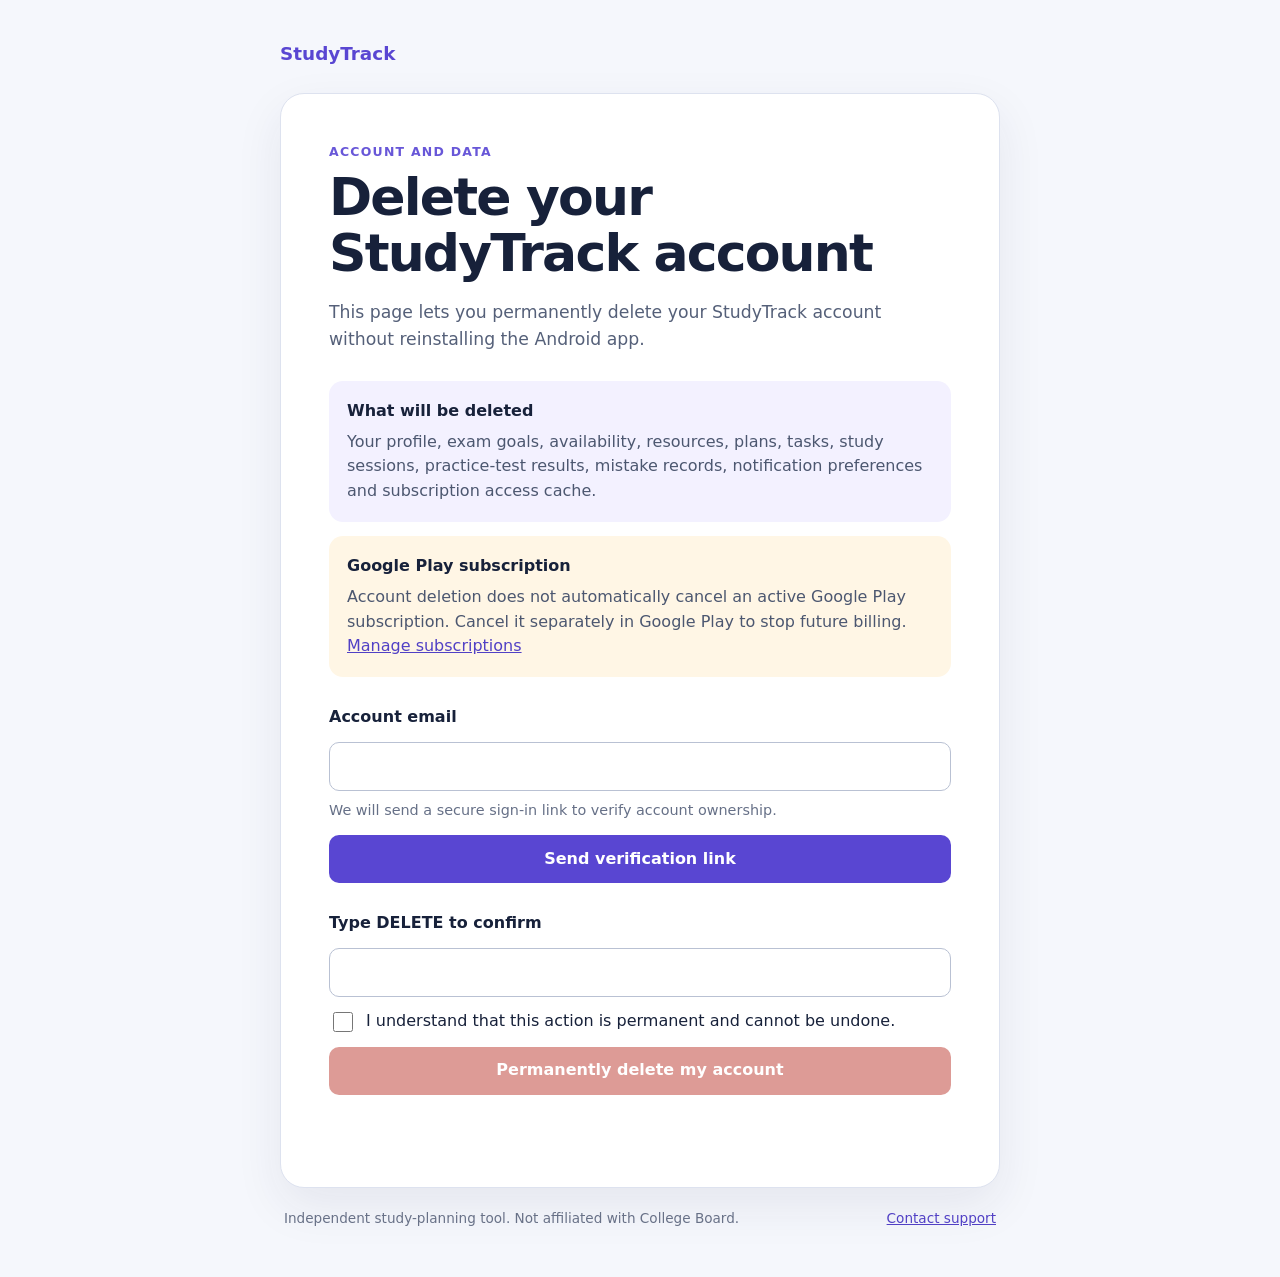
==== index.html @ c5882ca9 "feat: establish StudyTrack Android MVP foundation" ====
<!doctype html>
<html lang="en">
  <head>
    <meta charset="UTF-8" />
    <meta name="viewport" content="width=device-width, initial-scale=1" />
    <meta name="robots" content="index,follow" />
    <title>Delete your StudyTrack account</title>
    <meta
      name="description"
      content="Request permanent deletion of your StudyTrack account and associated study data."
    />
    <link rel="stylesheet" href="./styles.css" />
  </head>
  <body>
    <main class="shell">
      <a class="brand" href="/" aria-label="StudyTrack home">StudyTrack</a>
      <section class="card" aria-labelledby="page-title">
        <p class="eyebrow">ACCOUNT AND DATA</p>
        <h1 id="page-title">Delete your StudyTrack account</h1>
        <p class="lead">
          This page lets you permanently delete your StudyTrack account without
          reinstalling the Android app.
        </p>

        <div class="notice">
          <h2>What will be deleted</h2>
          <p>
            Your profile, exam goals, availability, resources, plans, tasks,
            study sessions, practice-test results, mistake records, notification
            preferences and subscription access cache.
          </p>
        </div>
        <div class="notice warning">
          <h2>Google Play subscription</h2>
          <p>
            Account deletion does not automatically cancel an active Google Play
            subscription. Cancel it separately in Google Play to stop future
            billing.
          </p>
          <a href="https://play.google.com/store/account/subscriptions"
            >Manage subscriptions</a
          >
        </div>

        <form id="email-form">
          <label for="email">Account email</label>
          <input
            id="email"
            name="email"
            type="email"
            autocomplete="email"
            required
          />
          <p class="help">
            We will send a secure sign-in link to verify account ownership.
          </p>
          <button type="submit">Send verification link</button>
        </form>

        <form id="delete-form" hidden>
          <label for="confirmation"
            >Type <strong>DELETE</strong> to confirm</label
          >
          <input
            id="confirmation"
            name="confirmation"
            type="text"
            autocomplete="off"
            spellcheck="false"
            required
          />
          <label class="check">
            <input id="understood" type="checkbox" required />
            <span
              >I understand that this action is permanent and cannot be
              undone.</span
            >
          </label>
          <button class="danger" type="submit" disabled>
            Permanently delete my account
          </button>
        </form>

        <p id="status" class="status" role="status" aria-live="polite"></p>
        <noscript
          >JavaScript is required to verify ownership and submit this
          request.</noscript
        >
      </section>
      <footer>
        <span
          >Independent study-planning tool. Not affiliated with College
          Board.</span
        >
        <a id="support-link" href="#">Contact support</a>
      </footer>
    </main>
    <script src="./config.js"></script>
    <script type="module" src="./app.js"></script>
  </body>
</html>
---- styles.css ----
:root {
  color-scheme: light;
  font-family:
    Inter,
    ui-sans-serif,
    system-ui,
    -apple-system,
    BlinkMacSystemFont,
    "Segoe UI",
    sans-serif;
  color: #17213a;
  background: #f5f7fc;
  line-height: 1.55;
}
* {
  box-sizing: border-box;
}
body {
  margin: 0;
}
.shell {
  width: min(720px, calc(100% - 32px));
  margin: 0 auto;
  padding: 40px 0 28px;
}
.brand {
  color: #5946d2;
  font-size: 1.15rem;
  font-weight: 800;
  text-decoration: none;
}
.card {
  margin-top: 24px;
  padding: clamp(24px, 5vw, 48px);
  border: 1px solid #dde2ef;
  border-radius: 24px;
  background: #fff;
  box-shadow: 0 18px 48px rgba(35, 42, 78, 0.08);
}
.eyebrow {
  margin: 0 0 8px;
  color: #6857d8;
  font-size: 0.78rem;
  font-weight: 800;
  letter-spacing: 0.1em;
}
h1 {
  margin: 0;
  font-size: clamp(2rem, 6vw, 3.25rem);
  line-height: 1.08;
  letter-spacing: -0.035em;
}
h2 {
  margin: 0 0 6px;
  font-size: 1rem;
}
.lead {
  margin: 18px 0 28px;
  color: #556079;
  font-size: 1.08rem;
}
.notice {
  margin: 14px 0;
  padding: 18px;
  border-radius: 14px;
  background: #f3f1ff;
}
.notice.warning {
  background: #fff6e5;
}
.notice p {
  margin: 0;
  color: #4c5770;
}
a {
  color: #5140c5;
}
form {
  display: grid;
  gap: 12px;
  margin-top: 28px;
}
label {
  font-weight: 700;
}
input[type="email"],
input[type="text"] {
  width: 100%;
  min-height: 48px;
  padding: 11px 13px;
  border: 1px solid #b9c1d3;
  border-radius: 10px;
  color: inherit;
  background: #fff;
  font: inherit;
}
input:focus {
  outline: 3px solid #d9d3ff;
  border-color: #5946d2;
}
.help {
  margin: -4px 0 2px;
  color: #667087;
  font-size: 0.9rem;
}
.check {
  display: flex;
  gap: 10px;
  align-items: flex-start;
  font-weight: 500;
}
.check input {
  width: 20px;
  height: 20px;
  flex: 0 0 auto;
}
button {
  min-height: 48px;
  padding: 11px 18px;
  border: 0;
  border-radius: 10px;
  color: #fff;
  background: #5946d2;
  font: inherit;
  font-weight: 800;
  cursor: pointer;
}
button.danger {
  background: #b42318;
}
button:disabled {
  opacity: 0.45;
  cursor: not-allowed;
}
.status {
  min-height: 24px;
  margin: 20px 0 0;
  color: #3f4960;
  font-weight: 650;
}
.status.error {
  color: #b42318;
}
footer {
  display: flex;
  justify-content: space-between;
  gap: 20px;
  padding: 20px 4px;
  color: #687187;
  font-size: 0.85rem;
}
@media (max-width: 560px) {
  footer {
    flex-direction: column;
  }
}
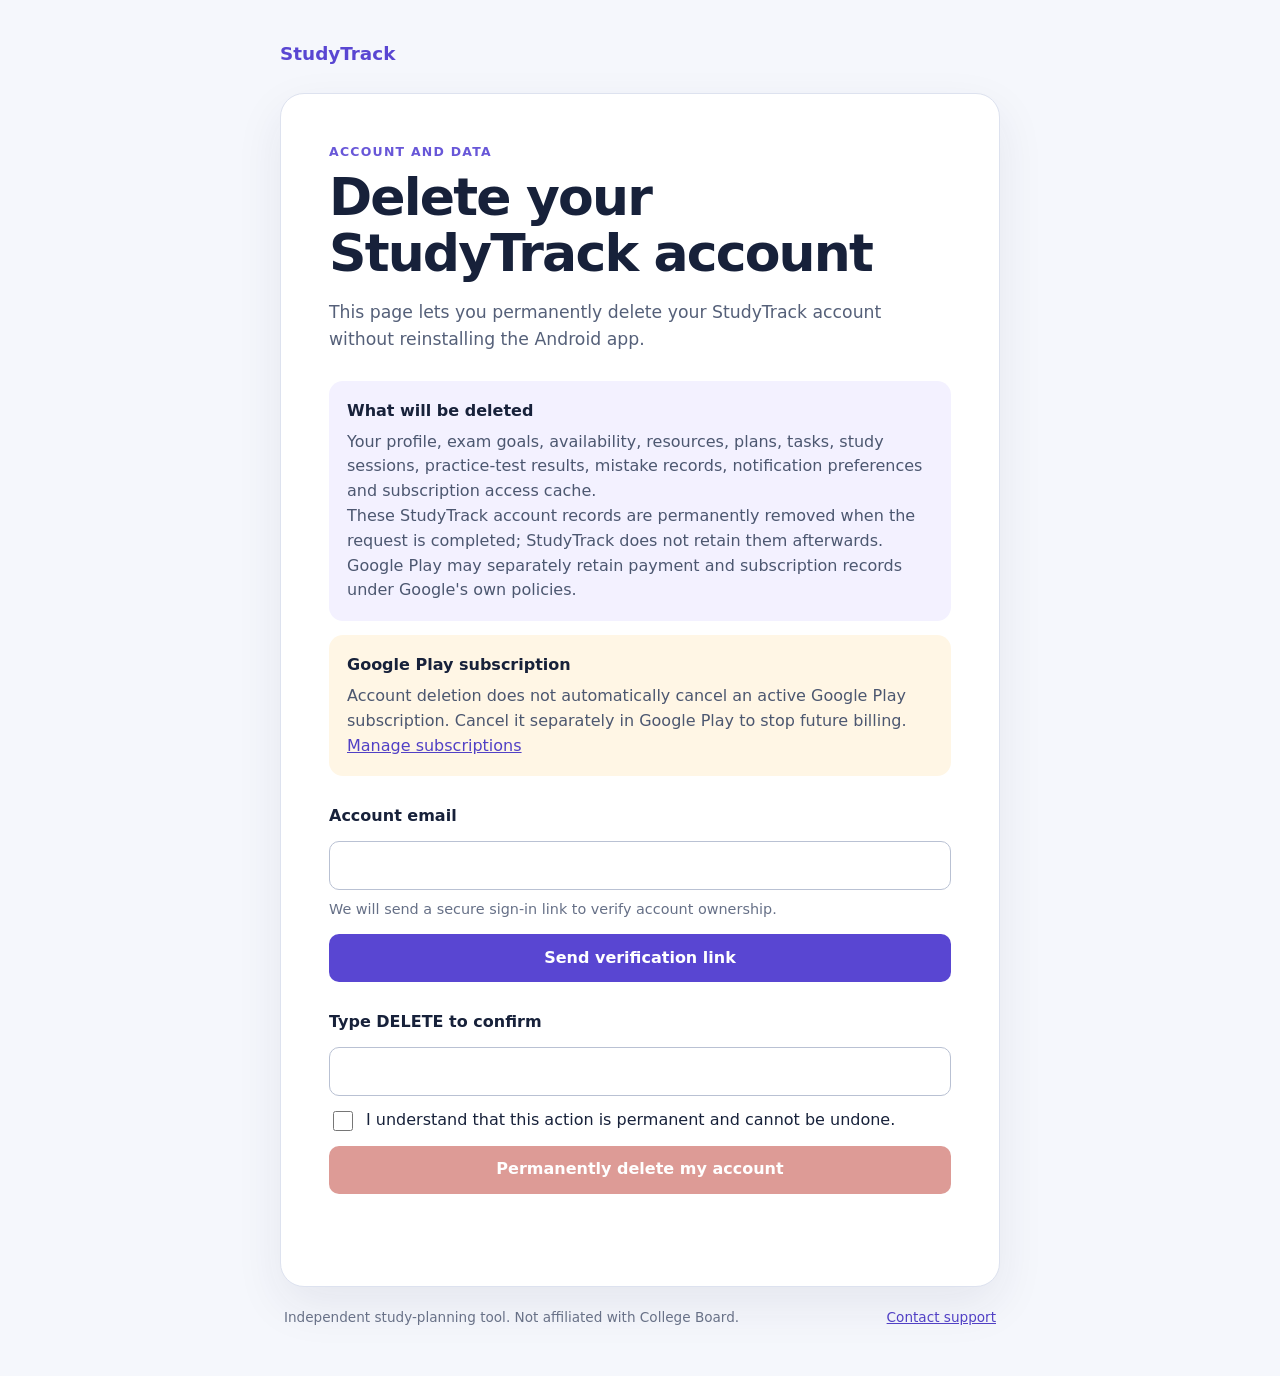
==== commit 7c8f934c: "authorize public account deletion page" ====
--- a/index.html
+++ b/index.html
@@ -28,6 +28,12 @@
             Your profile, exam goals, availability, resources, plans, tasks,
             study sessions, practice-test results, mistake records, notification
             preferences and subscription access cache.
+          </p>
+          <p>
+            These StudyTrack account records are permanently removed when the
+            request is completed; StudyTrack does not retain them afterwards.
+            Google Play may separately retain payment and subscription records
+            under Google's own policies.
           </p>
         </div>
         <div class="notice warning">
@@ -95,7 +101,7 @@
         <a id="support-link" href="#">Contact support</a>
       </footer>
     </main>
-    <script src="./config.js"></script>
+    <script src="./public-config.js"></script>
     <script type="module" src="./app.js"></script>
   </body>
 </html>
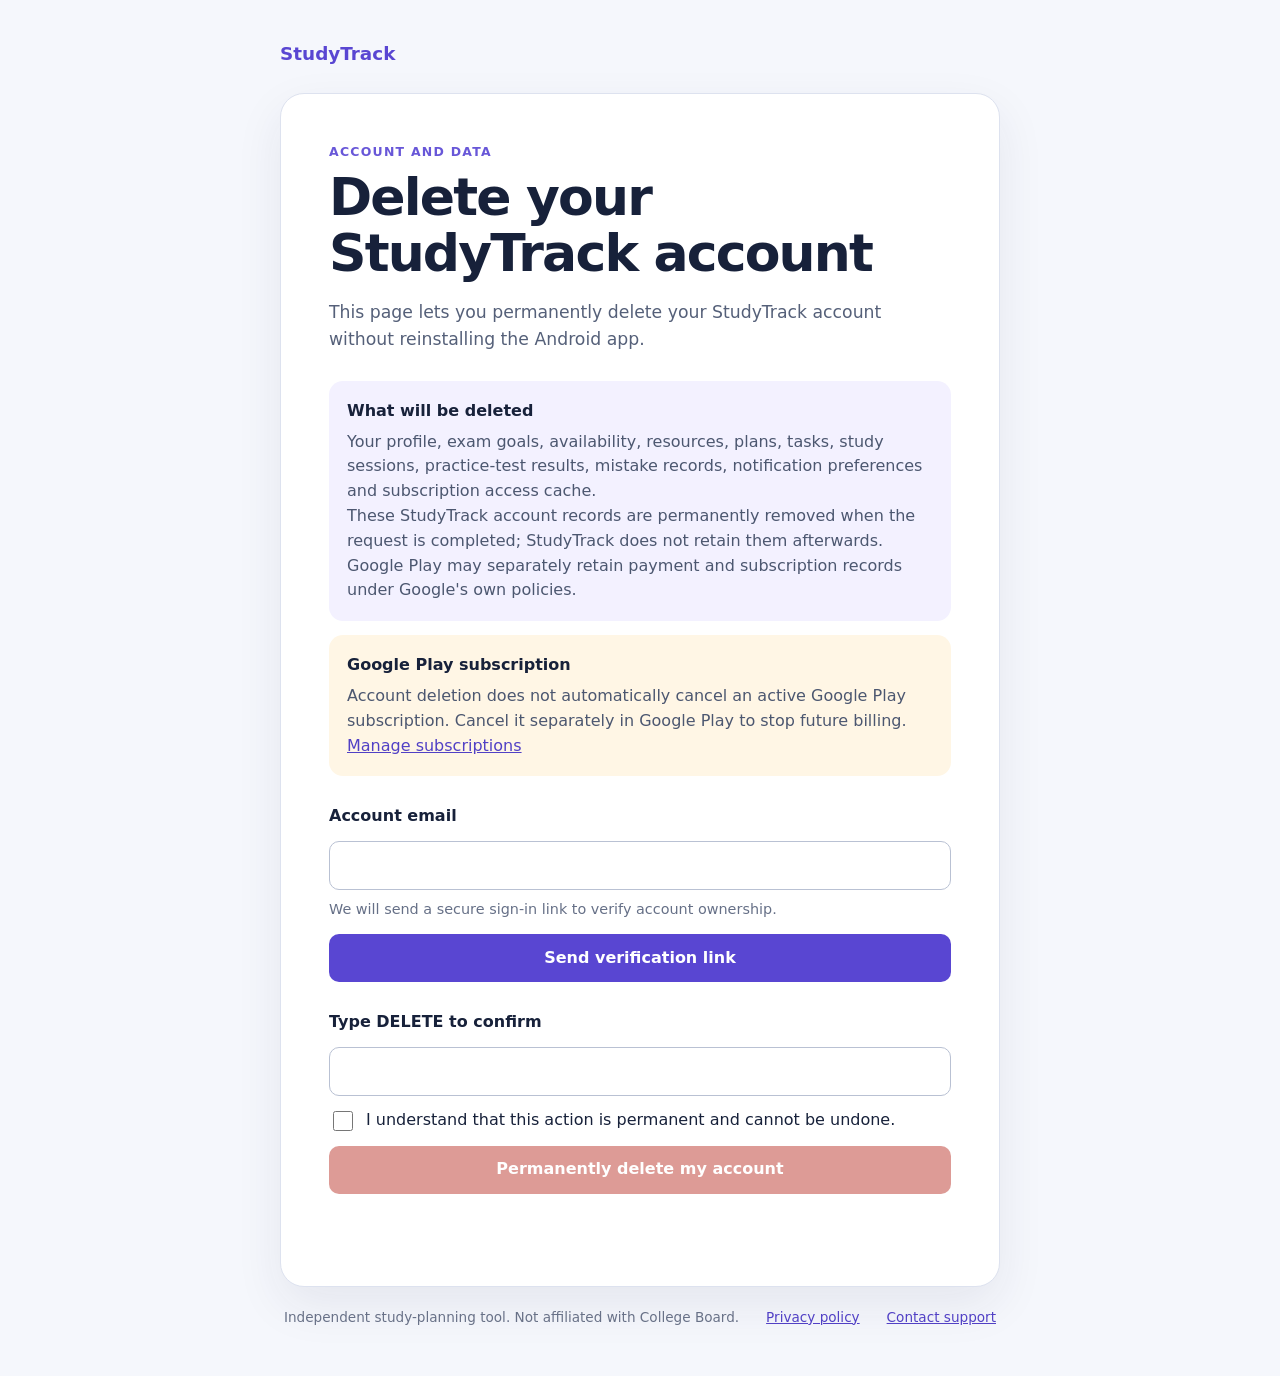
==== commit 0a354de6: "publish StudyTrack privacy policy" ====
--- a/index.html
+++ b/index.html
@@ -98,6 +98,7 @@
           >Independent study-planning tool. Not affiliated with College
           Board.</span
         >
+        <a href="./privacy.html">Privacy policy</a>
         <a id="support-link" href="#">Contact support</a>
       </footer>
     </main>
